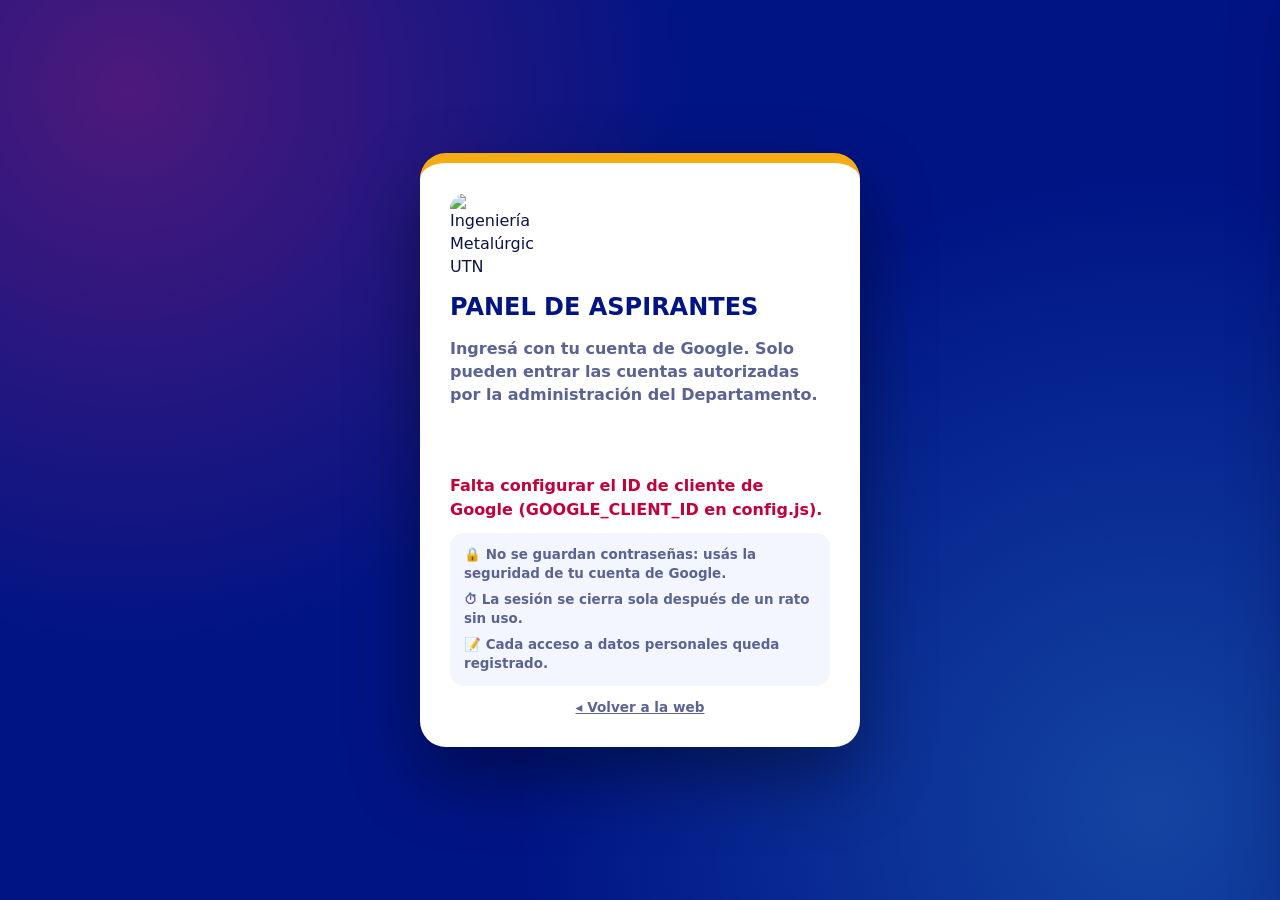
==== admin.html @ 9fd419b0 "Web v2: postas, videos, fotos nuevas, panel con Google y roles" ====
<!doctype html>
<html lang="es">
<head>
<meta charset="utf-8">
<meta name="viewport" content="width=device-width, initial-scale=1">
<meta name="robots" content="noindex, nofollow">
<meta name="referrer" content="no-referrer">
<meta http-equiv="Content-Security-Policy" content="default-src 'self'; script-src 'self' https://accounts.google.com/gsi/client; style-src 'self' 'unsafe-inline' https://fonts.googleapis.com https://accounts.google.com/gsi/style; font-src https://fonts.gstatic.com; img-src 'self' data: https://*.googleusercontent.com; frame-src https://accounts.google.com/gsi/; connect-src https://script.google.com https://script.googleusercontent.com https://accounts.google.com/gsi/; base-uri 'self'; form-action 'none'">
<title>Panel de aspirantes · Ingeniería Metalúrgica UTN FRC</title>
<meta name="theme-color" content="#001484">
<link rel="icon" href="assets/img/logo-redondo.png">
<link rel="preconnect" href="https://fonts.googleapis.com">
<link rel="preconnect" href="https://fonts.gstatic.com" crossorigin>
<link href="https://fonts.googleapis.com/css2?family=Montserrat:wght@500;600;700;800;900&display=swap" rel="stylesheet">
<link rel="stylesheet" href="assets/css/admin.css">
</head>
<body>

<!-- ============ INGRESO ============ -->
<section id="login" class="login">
  <div class="login-card">
    <img src="assets/img/logo.jpg" alt="Ingeniería Metalúrgica UTN">
    <h1>Panel de aspirantes</h1>
    <p>Ingresá con tu cuenta de Google. Solo pueden entrar las cuentas autorizadas por la administración del Departamento.</p>
    <div id="gbtn" class="gbtn"></div>
    <p class="lerr" id="lErr" role="alert"></p>
    <ul class="sec-list">
      <li>🔒 No se guardan contraseñas: usás la seguridad de tu cuenta de Google.</li>
      <li>⏱ La sesión se cierra sola después de un rato sin uso.</li>
      <li>📝 Cada acceso a datos personales queda registrado.</li>
    </ul>
    <a href="index.html" class="back">◂ Volver a la web</a>
  </div>
</section>

<!-- ============ PANEL ============ -->
<div id="app" hidden>
  <header class="top">
    <div class="top-in">
      <img src="assets/img/logo-redondo.png" alt="">
      <div class="ttl">Panel de aspirantes<span>Ingeniería Metalúrgica · UTN FRC</span></div>
      <nav class="tabs" id="tabs" role="tablist">
        <button class="tab on" data-tab="seg" role="tab">Seguimiento</button>
        <button class="tab adm" data-tab="usr" role="tab">Usuarios</button>
        <button class="tab adm" data-tab="aud" role="tab">Auditoría</button>
      </nav>
      <div class="sp"></div>
      <span class="who" id="who"></span>
      <button class="btn btn-ghost" id="bRefresh" title="Actualizar">↻</button>
      <button class="btn btn-ghost adm" id="bCsv">⬇ Exportar</button>
      <button class="btn btn-ghost" id="bOut">Salir</button>
    </div>
  </header>

  <!-- SEGUIMIENTO -->
  <main class="main" id="tab-seg">
    <section class="stages" id="stages"></section>

    <section class="today">
      <div class="today-head">
        <h2>Para hoy</h2>
        <details class="rule"><summary>¿Cuándo un seguimiento está vencido?</summary>
          <p id="ruleTxt"></p>
        </details>
      </div>
      <div id="agenda" class="agenda"></div>
    </section>

    <section class="panel list">
      <div class="filters">
        <input id="q" type="search" placeholder="Buscar por nombre, DNI, email, colegio, localidad…">
        <select id="fTipo"><option value="">Preinscripciones y consultas</option><option>Preinscripción</option><option>Consulta</option></select>
        <select id="fSit"><option value="">Todas las situaciones</option></select>
        <label class="tog"><input type="checkbox" id="fPend"> Solo pendientes</label>
      </div>
      <div class="table-wrap">
        <table class="tbl">
          <thead><tr>
            <th data-sort="Apellidos">Persona</th><th>Contacto</th><th data-sort="Estado">Condición</th><th data-sort="Situación">Situación</th>
            <th>Avance</th><th data-sort="_venc">Seguimiento</th><th data-sort="Fecha">Ingresó</th>
          </tr></thead>
          <tbody id="tbody"></tbody>
        </table>
        <p class="empty" id="empty" hidden>No hay registros con esos filtros.</p>
      </div>
    </section>
  </main>

  <!-- USUARIOS -->
  <main class="main" id="tab-usr" hidden>
    <section class="panel">
      <h2>Habilitar acceso</h2>
      <p class="hint">La persona entra con su cuenta de Google (Gmail o cuenta institucional de Google). Podés quitarle el acceso cuando quieras: se desconecta en el momento.</p>
      <div class="ufm">
        <label>Email<input id="uEmail" type="email" placeholder="nombre@gmail.com"></label>
        <label>Nombre<input id="uNombre" placeholder="Nombre y apellido"></label>
        <label>Rol
          <select id="uRol">
            <option value="editor">Editor/a — ve y hace seguimiento</option>
            <option value="lector">Lector/a — solo consulta, sin datos personales</option>
            <option value="admin">Administrador/a — todo, incluso usuarios y borrar</option>
          </select>
        </label>
        <button class="btn btn-pink" id="uSave">Habilitar</button>
      </div>
      <p class="uerr" id="uErr"></p>
    </section>
    <section class="panel">
      <h2>Personas con acceso</h2>
      <div class="table-wrap"><table class="tbl"><thead><tr><th>Persona</th><th>Rol</th><th>Estado</th><th>Último acceso</th><th></th></tr></thead><tbody id="uBody"></tbody></table></div>
    </section>
  </main>

  <!-- AUDITORÍA -->
  <main class="main" id="tab-aud" hidden>
    <section class="panel">
      <h2>Registro de actividad</h2>
      <p class="hint">Últimos 300 movimientos: ingresos, accesos a datos personales, ediciones, bajas, exportaciones y eliminaciones.</p>
      <div class="table-wrap"><table class="tbl"><thead><tr><th>Fecha</th><th>Usuario</th><th>Acción</th><th>Registro</th><th>Detalle</th></tr></thead><tbody id="aBody"></tbody></table></div>
    </section>
  </main>
</div>

<!-- ============ FICHA ============ -->
<div class="scrim" id="scrim" hidden></div>
<aside class="drawer" id="drawer" aria-hidden="true">
  <div class="d-head">
    <div>
      <p class="d-id" id="dId"></p>
      <h2 id="dName"></h2>
      <p class="d-meta" id="dMeta"></p>
    </div>
    <button class="x" id="dClose" aria-label="Cerrar">✕</button>
  </div>
  <div class="d-quick" id="dQuick"></div>
  <div class="d-body" id="dBody">
    <section class="d-cond">
      <div class="pipe" id="dPipe"></div>
      <p class="pipe-hint" id="dPipeHint"></p>
      <label>Situación<select id="dSit"></select></label>
      <div class="baja-info" id="dBajaInfo" hidden></div>
    </section>

    <details class="stage" data-st="1"><summary><span class="st-n">1</span>Contacto<em id="st1"></em></summary><div class="st-b" id="stb1"></div></details>
    <details class="stage" data-st="2"><summary><span class="st-n">2</span>Ingreso (cursillo)<em id="st2"></em></summary><div class="st-b" id="stb2"></div></details>
    <details class="stage" data-st="3"><summary><span class="st-n">3</span>Para ser estudiante<em id="st3"></em></summary><div class="st-b" id="stb3"></div></details>

    <details class="stage" data-st="seg" open><summary><span class="st-n">✎</span>Seguimiento<em id="stLog"></em></summary>
      <div class="st-b">
        <div class="acts" id="dActs"></div>
        <textarea id="lDet" rows="2" placeholder="¿Qué pasó? Ej.: le escribí por WhatsApp, quedó en venir al pre-cursillo."></textarea>
        <div class="grid2">
          <label>Próximo contacto<input id="lProx" type="date"></label>
          <div class="end"><button class="btn btn-navy" id="lSave">Registrar</button></div>
        </div>
        <ol class="timeline" id="dLog"></ol>
      </div>
    </details>

    <details class="stage" data-st="obs"><summary><span class="st-n">i</span>Notas y próximos pasos</summary>
      <div class="st-b">
        <label>Próximo contacto<input id="dProx" type="date"></label>
        <label>Observaciones<textarea id="dObs" rows="3"></textarea></label>
      </div>
    </details>

    <details class="stage" data-st="datos" id="dDatosBox"><summary><span class="st-n">👤</span>Datos personales</summary>
      <div class="st-b"><p class="hint" id="dDatosMsg">Se cargan al abrir esta sección (queda registrado).</p><div class="grid2" id="dData"></div></div>
    </details>

    <div class="d-danger">
      <button class="btn btn-ghost-dark" id="dBaja">Dar de baja…</button>
      <button class="btn btn-danger adm" id="dDel">Eliminar registro</button>
    </div>
  </div>
  <div class="d-foot"><span id="dDirty"></span><button class="btn btn-pink" id="dSave">Guardar cambios</button></div>
</aside>

<!-- Baja -->
<div class="modal" id="mBaja"><div class="mbox">
  <h3>Dar de baja</h3>
  <p id="mBajaName"></p>
  <label>Motivo<select id="bMot"></select></label>
  <label>Detalle (opcional)<textarea id="bDet" rows="3" placeholder="Ej.: consiguió trabajo en horario nocturno"></textarea></label>
  <label class="tog"><input type="checkbox" id="bMail"> Enviarle un email para que nos cuente el motivo con 1 clic</label>
  <p class="merr" id="bErr"></p>
  <div class="macts"><button class="btn btn-ghost-dark" id="bNo">Cancelar</button><button class="btn btn-pink" id="bOk">Confirmar baja</button></div>
</div></div>

<!-- Eliminar -->
<div class="modal" id="mDel"><div class="mbox">
  <h3>Eliminar registro</h3>
  <p>Se quita de la lista y de su historial de seguimiento. Queda una copia en la hoja <b>Papelera</b> por seguridad.</p>
  <p class="big" id="mDelName"></p>
  <label>Escribí <b>ELIMINAR</b> para confirmar<input id="delTxt" autocomplete="off"></label>
  <p class="merr" id="delErr"></p>
  <div class="macts"><button class="btn btn-ghost-dark" id="delNo">Cancelar</button><button class="btn btn-danger" id="delOk">Eliminar</button></div>
</div></div>

<div class="toast" id="toast"></div>

<script src="https://accounts.google.com/gsi/client" async defer></script>
<script src="assets/js/config.js"></script>
<script src="assets/js/admin.js"></script>
</body>
</html>
---- assets/css/admin.css ----
/* Panel de aspirantes · Ingeniería Metalúrgica UTN FRC · v2 */
:root{
  --navy:#001484; --navy-3:#000D5C; --pink:#FF2566; --amber:#F5AB12; --cyan:#4ED6FF; --violet:#9D8BFF; --green:#12B76A;
  --c-cons:#0091B5; --c-ing:#C27E00; --c-est:#0E9E5C; --c-baja:#6B7394;
  --ink:#0B1446; --muted:#5A6394; --light:#F4F6FF; --line:#E3E7FA; --red:#C4003A;
}
*{box-sizing:border-box;margin:0;padding:0}
[hidden]{display:none!important}
body{font-family:Montserrat,system-ui,sans-serif;background:var(--light);color:var(--ink);-webkit-font-smoothing:antialiased;line-height:1.45}
button,input,select,textarea{font:inherit}
button{cursor:pointer}
.btn{display:inline-flex;align-items:center;justify-content:center;gap:6px;border:0;border-radius:12px;padding:10px 14px;font-weight:800;font-size:.88rem;text-decoration:none;transition:transform .12s,background .2s}
.btn:hover{transform:translateY(-1px)}
.btn:disabled{opacity:.5;cursor:default;transform:none}
.btn-pink{background:var(--pink);color:#fff}
.btn-navy{background:var(--navy);color:#fff}
.btn-ghost{background:rgba(255,255,255,.12);color:#fff}
.btn-ghost-dark{background:var(--light);color:var(--navy);border:2px solid var(--line)}
.btn-danger{background:#fff;color:var(--red);border:2px solid #F5B8C8}
.btn-danger:hover{background:#FFF0F4}
input,select,textarea{width:100%;border:2px solid var(--line);border-radius:10px;padding:9px 11px;font-weight:600;color:var(--ink);background:#fff;font-size:.93rem}
input:focus,select:focus,textarea:focus{outline:none;border-color:var(--cyan);box-shadow:0 0 0 3px rgba(78,214,255,.25)}
input:disabled,select:disabled,textarea:disabled{background:var(--light);color:var(--muted)}
label{display:block;font-weight:800;font-size:.74rem;color:var(--muted);text-transform:uppercase;letter-spacing:.04em;margin-top:8px}
label input,label select,label textarea{margin-top:4px;text-transform:none;letter-spacing:0}
.hint{color:var(--muted);font-weight:600;font-size:.86rem}
h2{font-weight:900;text-transform:uppercase;color:var(--navy);font-size:.95rem;letter-spacing:.02em}

/* Login */
.login{min-height:100vh;display:grid;place-items:center;padding:20px;background:radial-gradient(circle at 10% 10%,rgba(255,37,102,.3),transparent 40%),radial-gradient(circle at 90% 90%,rgba(78,214,255,.25),transparent 45%),var(--navy)}
.login-card{background:#fff;border-radius:26px;padding:30px;width:100%;max-width:440px;display:grid;gap:12px;box-shadow:0 30px 70px rgba(0,0,0,.4);border-top:10px solid var(--amber)}
.login-card img{width:84px;border-radius:16px}
.login-card h1{font-weight:900;color:var(--navy);text-transform:uppercase;font-size:1.5rem}
.login-card p{color:var(--muted);font-weight:600}
.gbtn{min-height:44px;display:flex;justify-content:center}
.lerr{color:var(--red)!important;font-weight:800!important;min-height:1.2em}
.sec-list{list-style:none;display:grid;gap:6px;background:var(--light);border-radius:14px;padding:12px 14px;font-weight:600;font-size:.84rem;color:var(--muted)}
.back{color:var(--muted);font-weight:700;font-size:.85rem;text-align:center}

/* Barra superior */
.top{position:sticky;top:0;z-index:20;background:var(--navy);color:#fff}
.top::before{content:"";display:block;height:6px;background:linear-gradient(90deg,var(--pink) 0 33.3%,var(--amber) 33.3% 66.6%,var(--cyan) 66.6%)}
.top-in{max-width:1500px;margin:0 auto;padding:8px 20px;display:flex;align-items:center;gap:10px;flex-wrap:wrap}
.top img{width:40px;height:40px;border-radius:50%}
.ttl{font-weight:900;text-transform:uppercase;line-height:1.1;font-size:.92rem}
.ttl span{display:block;font-size:.66rem;color:var(--cyan);letter-spacing:.08em}
.tabs{display:flex;gap:4px;margin-left:14px}
.tab{background:transparent;border:0;color:#C9D1FF;font-weight:800;font-size:.86rem;padding:9px 12px;border-radius:10px}
.tab.on{background:#fff;color:var(--navy)}
.tab:not(.on):hover{background:rgba(255,255,255,.1);color:#fff}
.sp{flex:1}
.who{font-size:.76rem;font-weight:700;color:#C9D1FF;text-align:right;line-height:1.2}
.who b{display:block;color:#fff}
.main{max-width:1500px;margin:0 auto;padding:18px 20px 60px;display:grid;gap:16px}
.panel{background:#fff;border-radius:20px;padding:18px;box-shadow:0 8px 24px rgba(0,20,132,.07);min-width:0}
.panel h2{margin-bottom:10px}

/* Etapas (filtros principales) */
.stages{display:grid;grid-template-columns:repeat(5,1fr);gap:10px}
.stg{position:relative;text-align:left;background:#fff;border:2px solid transparent;border-radius:18px;padding:14px 16px 12px;box-shadow:0 8px 24px rgba(0,20,132,.07);transition:border-color .2s,transform .15s}
.stg:hover{transform:translateY(-2px)}
.stg.on{border-color:var(--c)}
.stg::before{content:"";position:absolute;left:16px;right:16px;top:0;height:5px;border-radius:0 0 6px 6px;background:var(--c)}
.stg span{display:block;font-weight:800;font-size:.72rem;text-transform:uppercase;letter-spacing:.06em;color:var(--muted)}
.stg b{display:block;font-size:2rem;font-weight:900;color:var(--navy);line-height:1.1;font-variant-numeric:tabular-nums}
.stg small{display:block;font-weight:700;font-size:.74rem;color:var(--muted)}
.stg .arrow{position:absolute;right:-9px;top:50%;transform:translateY(-50%);z-index:1;color:var(--line);font-size:1.1rem;font-weight:900}

/* Para hoy */
.today{background:#fff;border-radius:20px;padding:16px 18px;box-shadow:0 8px 24px rgba(0,20,132,.07)}
.today-head{display:flex;align-items:center;justify-content:space-between;gap:10px;flex-wrap:wrap;margin-bottom:10px}
.rule summary{cursor:pointer;font-weight:800;font-size:.8rem;color:var(--navy);list-style:none}
.rule summary::before{content:"ⓘ ";color:var(--c-cons)}
.rule p{margin-top:8px;background:var(--light);border-radius:12px;padding:10px 12px;font-weight:600;font-size:.84rem;color:var(--muted);max-width:640px}
.agenda{display:grid;grid-template-columns:repeat(auto-fill,minmax(260px,1fr));gap:8px;max-height:236px;overflow:auto}
.ag{display:flex;align-items:center;gap:10px;border:2px solid var(--line);border-radius:12px;padding:8px 10px;cursor:pointer;background:#fff;text-align:left;width:100%}
.ag:hover{border-color:var(--navy)}
.ag .d{flex:none;font-weight:900;font-size:.68rem;padding:4px 7px;border-radius:8px;text-transform:uppercase;white-space:nowrap}
.d.late{background:#FFE3EA;color:var(--red)}.d.today{background:#FFF3D6;color:#7A4E00}.d.new{background:#E6F9FF;color:#00607A}
.ag b{font-size:.86rem;display:block}
.ag small{display:block;color:var(--muted);font-weight:600;font-size:.74rem}
.none{color:var(--muted);font-weight:600;font-size:.9rem}

/* Listado */
.filters{display:grid;grid-template-columns:2fr 1fr 1fr auto;gap:10px;align-items:center;margin-bottom:10px}
.tog{display:flex;gap:8px;align-items:center;text-transform:none;font-size:.85rem;color:var(--navy);white-space:nowrap;letter-spacing:0;margin:0}
.tog input{width:18px;height:18px;margin:0;accent-color:var(--pink);flex:none}
.table-wrap{overflow-x:auto}
.tbl{width:100%;border-collapse:collapse;font-size:.88rem}
.tbl th{text-align:left;font-size:.7rem;text-transform:uppercase;letter-spacing:.06em;color:var(--muted);padding:10px;border-bottom:2px solid var(--line);white-space:nowrap}
.tbl th[data-sort]{cursor:pointer}
.tbl th[data-sort]:hover{color:var(--navy)}
.tbl td{padding:10px;border-bottom:1px solid var(--line);vertical-align:middle}
#tbody tr{cursor:pointer;transition:background .15s}
#tbody tr:hover{background:var(--light)}
.p-name{font-weight:800;color:var(--navy)}
.p-sub{font-size:.75rem;color:var(--muted);font-weight:600}
.badge{display:inline-block;border-radius:99px;padding:4px 10px;font-weight:800;font-size:.74rem;white-space:nowrap}
.b-Consultante{background:#E6F9FF;color:#00607A}.b-Ingresante{background:#FFF3D6;color:#7A4E00}
.b-Estudiante{background:#DDF6E8;color:#0B6B3D}.b-Baja{background:#EEF0F7;color:#4A5275}
.tipo{font-size:.68rem;font-weight:800;color:var(--pink);text-transform:uppercase}
.mini{display:flex;align-items:center;gap:8px;min-width:110px}
.mini .bt{flex:1;height:8px;border-radius:99px;background:var(--light);overflow:hidden}
.mini .bt div{height:100%;border-radius:99px;background:var(--c)}
.mini span{font-weight:800;font-size:.74rem;color:var(--muted)}
.late-t{color:var(--red);font-weight:800}.today-t{color:#7A4E00;font-weight:800}.ok-t{color:var(--muted);font-weight:600}
.ic{display:inline-grid;place-items:center;width:30px;height:30px;border-radius:8px;background:var(--light);text-decoration:none;margin-right:4px;font-size:.9rem}
.ic:hover{background:var(--line)}
.empty{padding:30px;text-align:center;color:var(--muted);font-weight:700}

/* Usuarios */
.ufm{display:grid;grid-template-columns:1.3fr 1.2fr 1.6fr auto;gap:10px;align-items:end}
.uerr{color:var(--red);font-weight:800;margin-top:8px;min-height:1.2em}
.role{display:inline-block;font-weight:800;font-size:.74rem;border-radius:99px;padding:4px 10px;background:var(--light);color:var(--navy)}
.role.admin{background:#FFE3EA;color:var(--red)}.role.editor{background:#FFF3D6;color:#7A4E00}

/* Ficha */
.scrim{position:fixed;inset:0;background:rgba(0,8,50,.45);z-index:40}
.drawer{position:fixed;top:0;right:0;bottom:0;width:min(640px,100%);background:#fff;z-index:50;transform:translateX(105%);transition:transform .3s cubic-bezier(.2,.8,.2,1);display:flex;flex-direction:column;box-shadow:-20px 0 60px rgba(0,8,50,.3)}
.drawer.on{transform:none}
.d-head{background:var(--navy);color:#fff;padding:16px 20px;display:flex;justify-content:space-between;gap:12px}
.d-id{font-size:.7rem;font-weight:800;color:var(--cyan);letter-spacing:.08em}
.d-head h2{color:#fff;font-size:1.3rem;line-height:1.15}
.d-meta{font-size:.8rem;color:#C9D1FF;font-weight:600;margin-top:2px}
.x{background:rgba(255,255,255,.14);border:0;color:#fff;width:38px;height:38px;border-radius:10px;font-size:1rem;flex:none}
.d-quick{display:flex;gap:8px;padding:10px 20px;background:var(--navy-3);flex-wrap:wrap}
.d-quick a{flex:1;min-width:110px;text-align:center;text-decoration:none;font-weight:800;font-size:.82rem;padding:9px;border-radius:10px;color:#fff}
.q-wa{background:#1DA851}.q-tel{background:#5A49D6}.q-mail{background:#C8154D}
.d-body{overflow:auto;padding:14px 20px 20px;flex:1;min-height:0}
.d-body > * + *{margin-top:10px}
.d-cond{border:2px solid var(--line);border-radius:16px;padding:12px}
.pipe{display:grid;grid-template-columns:repeat(4,1fr);gap:6px}
.pipe button{border:2px solid var(--line);background:#fff;border-radius:12px;padding:9px 4px;font-weight:800;font-size:.78rem;color:var(--muted)}
.pipe button.on{color:#fff;border-color:transparent}
.pipe button.on[data-e="Consultante"]{background:var(--c-cons)}.pipe button.on[data-e="Ingresante"]{background:var(--c-ing)}
.pipe button.on[data-e="Estudiante"]{background:var(--c-est)}.pipe button.on[data-e="Baja"]{background:var(--c-baja)}
.pipe button.lock::after{content:" 🔒";font-size:.7rem}
.pipe-hint{font-size:.8rem;font-weight:600;color:var(--muted);margin:8px 0 2px}
.baja-info{margin-top:10px;background:#F2F3F8;border-left:4px solid var(--c-baja);border-radius:10px;padding:10px 12px;font-size:.85rem;font-weight:600}
.baja-info b{color:var(--navy)}
.stage{border:2px solid var(--line);border-radius:16px;overflow:hidden}
.stage[open]{border-color:#C9D1FF}
.stage summary{list-style:none;cursor:pointer;display:flex;align-items:center;gap:10px;padding:11px 14px;font-weight:900;color:var(--navy);text-transform:uppercase;font-size:.84rem}
.stage summary::-webkit-details-marker{display:none}
.stage summary::after{content:"▾";margin-left:6px;color:var(--muted);transition:transform .2s}
.stage[open] summary::after{transform:rotate(180deg)}
.stage summary em{margin-left:auto;font-style:normal;font-size:.72rem;font-weight:800;color:var(--muted);text-transform:none}
.stage summary em.done{color:var(--c-est)}
.st-n{width:26px;height:26px;border-radius:8px;background:var(--light);display:grid;place-items:center;font-size:.8rem;flex:none}
.stage.cur .st-n{background:var(--amber);color:var(--navy)}
.st-b{padding:0 14px 14px}
.req{display:flex;align-items:center;gap:10px;padding:8px 10px;border-radius:10px;border:2px solid var(--line);margin:6px 0 0;cursor:pointer;font-weight:700;font-size:.88rem;text-transform:none;letter-spacing:0;color:var(--ink)}
.req input[type=checkbox]{width:20px;height:20px;margin:0;accent-color:var(--c-est);flex:none}
.req.ok{background:#EFFBF4;border-color:#BDEBD1}
.req .nota{width:72px;margin:0 0 0 auto;padding:5px 8px;font-size:.85rem}
.req .opt{margin-left:auto;font-size:.66rem;color:var(--muted);font-weight:800;text-transform:uppercase}
.grid2{display:grid;grid-template-columns:1fr 1fr;gap:10px}
.end{display:flex;align-items:flex-end;justify-content:flex-end}
.acts{display:flex;gap:6px;flex-wrap:wrap;margin:4px 0 8px}
.acts button{border:2px solid var(--line);background:#fff;border-radius:99px;padding:5px 11px;font-weight:800;font-size:.78rem;color:var(--muted)}
.acts button.on{background:var(--navy);color:#fff;border-color:var(--navy)}
.timeline{list-style:none;margin-top:12px;display:grid;gap:8px}
.timeline li{border-left:4px solid var(--c,var(--cyan));padding:6px 10px;background:var(--light);border-radius:0 10px 10px 0}
.timeline b{font-size:.84rem;color:var(--navy)}
.timeline small{display:block;font-size:.7rem;color:var(--muted);font-weight:700}
.timeline p{font-size:.87rem;font-weight:500;white-space:pre-wrap}
.d-danger{display:flex;gap:8px;justify-content:space-between;flex-wrap:wrap;padding-top:4px}
.d-foot{display:flex;justify-content:flex-end;align-items:center;gap:10px;padding:12px 20px;border-top:2px solid var(--line);background:#fff}
#dDirty{font-size:.78rem;font-weight:800;color:var(--red)}
.ro .d-foot,.ro .d-danger,.ro #lSave,.ro .acts{display:none}

/* Modales */
.modal{position:fixed;inset:0;background:rgba(0,8,50,.6);display:none;place-items:center;z-index:80;padding:16px}
.modal.on{display:grid}
.mbox{background:#fff;border-radius:22px;padding:22px;max-width:460px;width:100%;box-shadow:0 30px 70px rgba(0,0,0,.35)}
.mbox h3{font-weight:900;color:var(--navy);text-transform:uppercase}
.mbox p{color:var(--muted);font-weight:600;margin-top:6px}
.mbox .big{background:var(--light);border-radius:12px;padding:10px 12px;color:var(--navy);font-weight:800}
.mbox .tog{margin-top:12px}
.merr{color:var(--red)!important;font-weight:800!important;min-height:1.2em}
.macts{display:flex;gap:10px;justify-content:flex-end;margin-top:12px}

.toast{position:fixed;left:50%;bottom:20px;transform:translateX(-50%) translateY(120px);background:var(--ink);color:#fff;padding:12px 18px;border-radius:12px;font-weight:700;z-index:90;transition:transform .3s;max-width:92vw;text-align:center}
.toast.on{transform:translateX(-50%) translateY(0)}

@media (max-width:1100px){ .stages{grid-template-columns:repeat(3,1fr)} .filters{grid-template-columns:1fr 1fr} .ufm{grid-template-columns:1fr 1fr} .stg .arrow{display:none} }
@media (max-width:700px){
  .stages{grid-template-columns:1fr 1fr}
  .filters,.grid2,.ufm{grid-template-columns:1fr}
  #tbody,.tbl thead{display:block}
  .tbl thead{display:none}
  #tbody tr,#tbody td{display:block;width:100%}
  #tbody tr{border:2px solid var(--line);border-radius:14px;margin-bottom:10px;padding:6px}
  #tbody td{border:0;padding:4px 8px}
  .pipe{grid-template-columns:1fr 1fr}
  .tabs{order:5;width:100%;margin-left:0}
  .who{display:none}
}
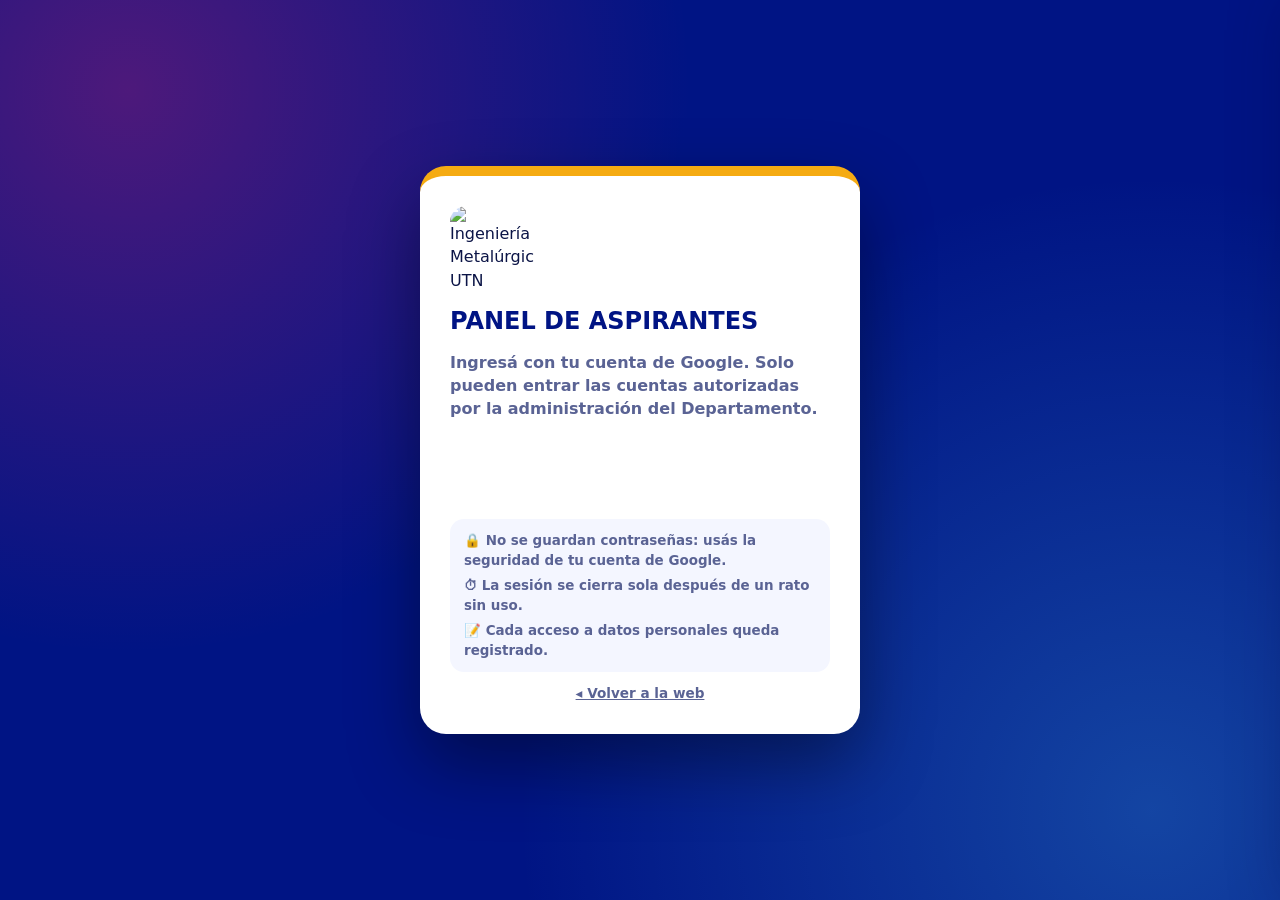
==== commit 311b45bc: "v3: Mi ingreso, documentacion, mensajes y difusion" ====
--- a/admin.html
+++ b/admin.html
@@ -46,6 +46,7 @@
       </nav>
       <div class="sp"></div>
       <span class="who" id="who"></span>
+      <button class="btn btn-ghost inbox" id="bInbox" title="Mensajes sin leer">💬 <i id="inboxN">0</i></button>
       <button class="btn btn-ghost" id="bRefresh" title="Actualizar">↻</button>
       <button class="btn btn-ghost adm" id="bCsv">⬇ Exportar</button>
       <button class="btn btn-ghost" id="bOut">Salir</button>
@@ -71,8 +72,17 @@
         <input id="q" type="search" placeholder="Buscar por nombre, DNI, email, colegio, localidad…">
         <select id="fTipo"><option value="">Preinscripciones y consultas</option><option>Preinscripción</option><option>Consulta</option></select>
         <select id="fSit"><option value="">Todas las situaciones</option></select>
+        <select id="fDoc">
+          <option value="">Documentación: todas</option>
+          <option value="falta">Les falta documentación</option>
+          <option value="obs">Con documentos observados</option>
+          <option value="rev">Tienen documentos para revisar</option>
+          <option value="ok">Documentación completa</option>
+        </select>
         <label class="tog"><input type="checkbox" id="fPend"> Solo pendientes</label>
-      </div>
+        <label class="tog"><input type="checkbox" id="fMsg"> Mensajes sin leer</label>
+      </div>
+      <div class="bulk" id="bulk"><span id="bulkTxt"></span><button class="btn btn-pink ed" id="bDif">📣 Enviar mensaje a estos <b id="difN">0</b></button></div>
       <div class="table-wrap">
         <table class="tbl">
           <thead><tr>
@@ -145,6 +155,18 @@
     <details class="stage" data-st="2"><summary><span class="st-n">2</span>Ingreso (cursillo)<em id="st2"></em></summary><div class="st-b" id="stb2"></div></details>
     <details class="stage" data-st="3"><summary><span class="st-n">3</span>Para ser estudiante<em id="st3"></em></summary><div class="st-b" id="stb3"></div></details>
 
+    <details class="stage" data-st="doc" id="dDocBox"><summary><span class="st-n">📄</span>Documentación<em id="stDoc"></em></summary><div class="st-b" id="stbDoc"><p class="hint">Cargando…</p></div></details>
+
+    <details class="stage" data-st="msg" id="dMsgBox"><summary><span class="st-n">💬</span>Mensajes<em id="stMsg"></em></summary>
+      <div class="st-b">
+        <div class="thread" id="mThread"><p class="hint">Cargando…</p></div>
+        <div class="ed">
+          <textarea id="mTxt" rows="2" placeholder="Respondé al aspirante… (lo ve en Mi ingreso)"></textarea>
+          <div class="msend"><label class="tog"><input type="checkbox" id="mMail" checked> Avisarle por email</label><button class="btn btn-navy" id="mSend">Enviar</button></div>
+        </div>
+      </div>
+    </details>
+
     <details class="stage" data-st="seg" open><summary><span class="st-n">✎</span>Seguimiento<em id="stLog"></em></summary>
       <div class="st-b">
         <div class="acts" id="dActs"></div>
@@ -197,6 +219,31 @@
   <div class="macts"><button class="btn btn-ghost-dark" id="delNo">Cancelar</button><button class="btn btn-danger" id="delOk">Eliminar</button></div>
 </div></div>
 
+<!-- Difusión -->
+<div class="modal" id="mDif"><div class="mbox wide">
+  <h3>📣 Mensaje a <span id="difTit"></span></h3>
+  <div id="difForm">
+    <details class="dests"><summary id="difDest"></summary><p id="difList"></p></details>
+    <label>Plantilla<select id="difTpl"></select></label>
+    <label>Asunto (email)<input id="difAs" maxlength="150"></label>
+    <label>Mensaje<textarea id="difTxt" rows="6" maxlength="3000"></textarea></label>
+    <p class="vars">Variables: <button data-v="{nombre}">{nombre}</button> <button data-v="{documentos}">{documentos}</button> <button data-v="{pasos}">{pasos}</button> — se completan con los datos de cada persona.</p>
+    <div class="chans">
+      <label class="tog"><input type="checkbox" id="cPortal" checked> Mi ingreso (mensaje en su portal)</label>
+      <label class="tog"><input type="checkbox" id="cEmail" checked> Email automático <small id="cuotaTxt"></small></label>
+      <label class="tog"><input type="checkbox" id="cWa"> WhatsApp (te armo un botón por persona)</label>
+    </div>
+    <div class="prev"><b>Vista previa · <span id="prevN"></span></b><p id="prevTxt"></p></div>
+    <p class="merr" id="difErr"></p>
+    <div class="macts"><button class="btn btn-ghost-dark" id="difNo">Cancelar</button><button class="btn btn-pink" id="difOk">Enviar</button></div>
+  </div>
+  <div id="difRes" hidden>
+    <p class="big" id="difResTxt"></p>
+    <div id="waList" class="walist"></div>
+    <div class="macts"><button class="btn btn-navy" id="difFin">Listo</button></div>
+  </div>
+</div></div>
+
 <div class="toast" id="toast"></div>
 
 <script src="https://accounts.google.com/gsi/client" async defer></script>
--- a/assets/css/admin.css
+++ b/assets/css/admin.css
@@ -1,4 +1,4 @@
-/* Panel de aspirantes · Ingeniería Metalúrgica UTN FRC · v2 */
+/* Panel de aspirantes · Ingeniería Metalúrgica UTN FRC · v3 */
 :root{
   --navy:#001484; --navy-3:#000D5C; --pink:#FF2566; --amber:#F5AB12; --cyan:#4ED6FF; --violet:#9D8BFF; --green:#12B76A;
   --c-cons:#0091B5; --c-ing:#C27E00; --c-est:#0E9E5C; --c-baja:#6B7394;
@@ -82,7 +82,7 @@
 .none{color:var(--muted);font-weight:600;font-size:.9rem}
 
 /* Listado */
-.filters{display:grid;grid-template-columns:2fr 1fr 1fr auto;gap:10px;align-items:center;margin-bottom:10px}
+.filters{display:grid;grid-template-columns:2fr 1fr 1fr 1.2fr auto auto;gap:10px;align-items:center;margin-bottom:10px}
 .tog{display:flex;gap:8px;align-items:center;text-transform:none;font-size:.85rem;color:var(--navy);white-space:nowrap;letter-spacing:0;margin:0}
 .tog input{width:18px;height:18px;margin:0;accent-color:var(--pink);flex:none}
 .table-wrap{overflow-x:auto}
@@ -183,6 +183,51 @@
 .toast{position:fixed;left:50%;bottom:20px;transform:translateX(-50%) translateY(120px);background:var(--ink);color:#fff;padding:12px 18px;border-radius:12px;font-weight:700;z-index:90;transition:transform .3s;max-width:92vw;text-align:center}
 .toast.on{transform:translateX(-50%) translateY(0)}
 
+
+/* v3 · documentación, mensajes y difusión */
+.inbox i{font-style:normal;background:rgba(255,255,255,.2);border-radius:99px;padding:0 7px;font-size:.75rem}
+.inbox.hot i{background:var(--pink)}
+.bulk{display:flex;align-items:center;justify-content:space-between;gap:10px;flex-wrap:wrap;background:var(--light);border-radius:14px;padding:8px 8px 8px 14px;margin-bottom:10px}
+.bulk span{font-weight:800;font-size:.84rem;color:var(--navy)}
+.chip-msg{display:inline-block;margin-left:6px;background:var(--pink);color:#fff;border-radius:99px;padding:1px 7px;font-size:.68rem;font-weight:800}
+.dchip{display:inline-block;margin-top:5px;border-radius:8px;padding:2px 7px;font-size:.68rem;font-weight:800;white-space:nowrap}
+.d-falta{background:#FFE3EA;color:var(--red)}.d-rev{background:#FFF3D6;color:#7A4E00}.d-ok{background:#DDF6E8;color:#0B6B3D}.d-obs{background:var(--red);color:#fff}
+.dv{border:2px solid var(--line);border-radius:12px;padding:10px;margin-top:8px}
+.dv.d-ok,.dv.d-falta,.dv.d-rev,.dv.d-obs{background:#fff;color:inherit}
+.dv.d-rev{border-color:#FFD48A}.dv.d-ok{border-color:#BDEBD1}.dv.d-obs{border-color:#F5B8C8}
+.dv-h{display:flex;justify-content:space-between;gap:8px;align-items:flex-start}
+.dv-h b{color:var(--navy);font-size:.9rem}.dv-h small{display:block;color:var(--muted);font-weight:600;font-size:.74rem}
+.dv-h .dchip{margin-top:0}
+.dv .opt{font-size:.62rem;font-weight:800;text-transform:uppercase;color:var(--muted);background:var(--light);border-radius:6px;padding:1px 6px}
+.dv-obs{margin-top:6px;font-size:.8rem;font-weight:700;color:var(--red)}
+.dv-a{display:flex;gap:6px;flex-wrap:wrap;margin-top:8px}
+.dv-a .btn{padding:7px 10px;font-size:.78rem}
+.dv-f{margin-top:8px}
+.btn-ok{background:var(--c-est);color:#fff}
+.btn-wa{background:#1DA851;color:#fff}
+.btn-wa.done{background:var(--light);color:var(--muted)}
+.thread{display:flex;flex-direction:column;gap:6px;max-height:300px;overflow:auto;background:var(--light);border-radius:12px;padding:10px;margin-bottom:8px}
+.bub{max-width:85%;border-radius:14px;padding:7px 10px}
+.bub p{white-space:pre-wrap;font-weight:600;font-size:.86rem}
+.bub small{display:block;font-size:.64rem;font-weight:700;opacity:.75;margin-top:2px}
+.bub.me{align-self:flex-end;background:var(--navy);color:#fff;border-bottom-right-radius:4px}
+.bub.them{align-self:flex-start;background:#fff;border:2px solid var(--line);border-bottom-left-radius:4px}
+.msend{display:flex;justify-content:space-between;align-items:center;gap:8px;margin-top:6px;flex-wrap:wrap}
+.msend .tog{margin:0}
+.mbox.wide{max-width:640px;max-height:92vh;overflow:auto}
+.dests summary{cursor:pointer;font-weight:800;font-size:.82rem;color:var(--navy);margin-top:6px}
+.dests p{font-size:.8rem;max-height:90px;overflow:auto}
+.vars{font-size:.76rem!important}
+.vars button{border:0;background:var(--light);color:var(--navy);font-weight:800;border-radius:6px;padding:2px 6px;font-size:.74rem}
+.chans{display:grid;gap:6px;margin-top:10px;background:var(--light);border-radius:12px;padding:10px 12px}
+.chans .tog{margin:0}.chans small{color:var(--muted);font-weight:700}
+.prev{margin-top:10px;border:2px dashed var(--line);border-radius:12px;padding:10px 12px}
+.prev b{font-size:.74rem;text-transform:uppercase;color:var(--muted);letter-spacing:.04em}
+.prev p{white-space:pre-wrap;color:var(--ink)!important;font-size:.86rem}
+.walist{display:grid;gap:6px;margin-top:10px;max-height:46vh;overflow:auto}
+.wa{display:flex;align-items:center;justify-content:space-between;gap:8px;border:2px solid var(--line);border-radius:10px;padding:6px 6px 6px 10px;font-weight:700;font-size:.86rem}
+.ro .ed{display:none!important}
+
 @media (max-width:1100px){ .stages{grid-template-columns:repeat(3,1fr)} .filters{grid-template-columns:1fr 1fr} .ufm{grid-template-columns:1fr 1fr} .stg .arrow{display:none} }
 @media (max-width:700px){
   .stages{grid-template-columns:1fr 1fr}
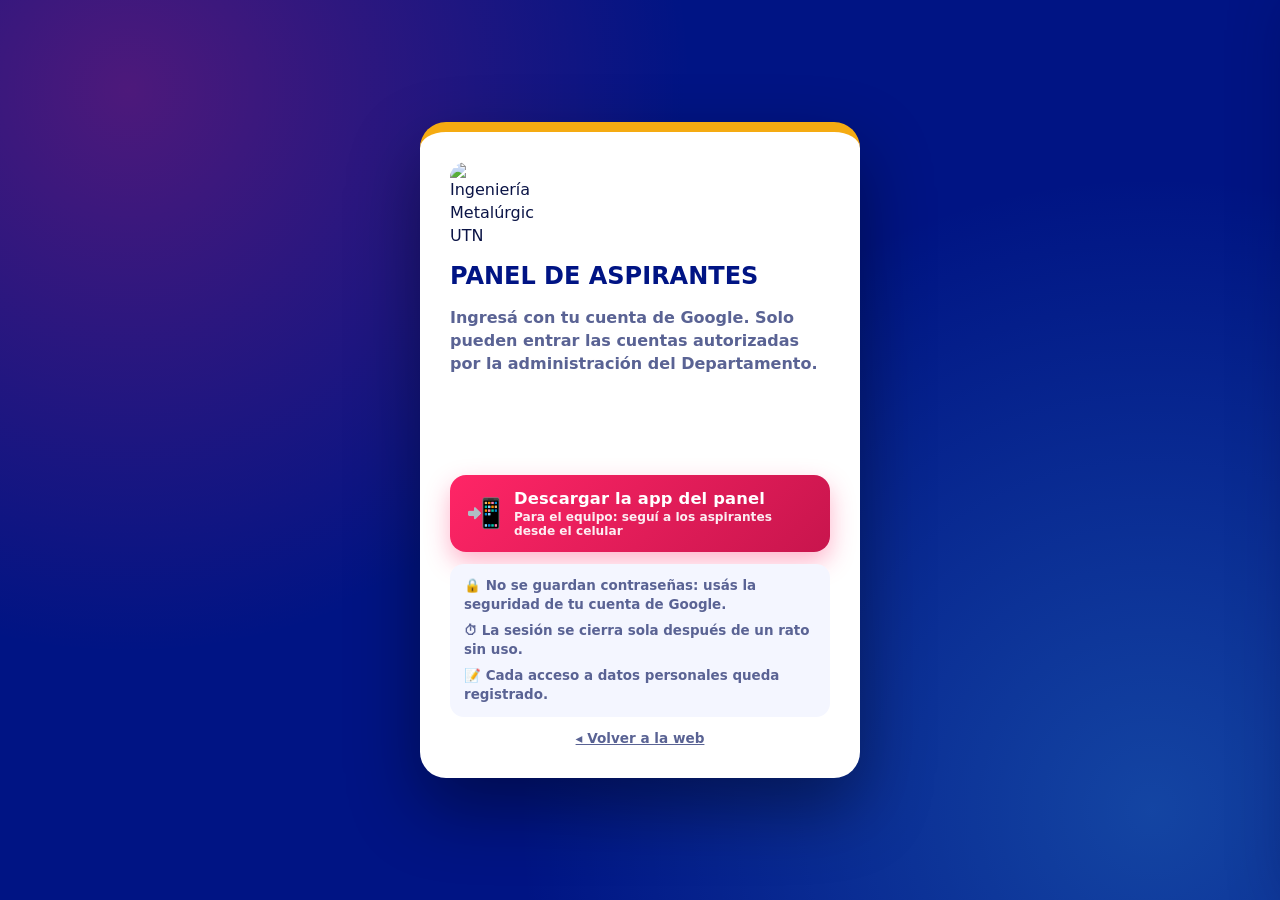
==== commit 1d03df16: "Botón de app más visible, enlace a la web principal y sin Guaraní" ====
--- a/admin.html
+++ b/admin.html
@@ -8,11 +8,18 @@
 <meta http-equiv="Content-Security-Policy" content="default-src 'self'; script-src 'self' https://accounts.google.com/gsi/client; style-src 'self' 'unsafe-inline' https://fonts.googleapis.com https://accounts.google.com/gsi/style; font-src https://fonts.gstatic.com; img-src 'self' data: https://*.googleusercontent.com; frame-src https://accounts.google.com/gsi/; connect-src https://script.google.com https://script.googleusercontent.com https://accounts.google.com/gsi/; base-uri 'self'; form-action 'none'">
 <title>Panel de aspirantes · Ingeniería Metalúrgica UTN FRC</title>
 <meta name="theme-color" content="#001484">
+<link rel="manifest" href="panel.webmanifest">
+<link rel="apple-touch-icon" href="assets/img/apple-touch-icon.png">
+<meta name="apple-mobile-web-app-capable" content="yes">
+<meta name="mobile-web-app-capable" content="yes">
+<meta name="apple-mobile-web-app-status-bar-style" content="black-translucent">
+<meta name="apple-mobile-web-app-title" content="Panel IM">
 <link rel="icon" href="assets/img/logo-redondo.png">
 <link rel="preconnect" href="https://fonts.googleapis.com">
 <link rel="preconnect" href="https://fonts.gstatic.com" crossorigin>
 <link href="https://fonts.googleapis.com/css2?family=Montserrat:wght@500;600;700;800;900&display=swap" rel="stylesheet">
 <link rel="stylesheet" href="assets/css/admin.css">
+<link rel="stylesheet" href="assets/css/app.css">
 </head>
 <body>
 
@@ -24,6 +31,7 @@
     <p>Ingresá con tu cuenta de Google. Solo pueden entrar las cuentas autorizadas por la administración del Departamento.</p>
     <div id="gbtn" class="gbtn"></div>
     <p class="lerr" id="lErr" role="alert"></p>
+    <button class="im-inst grande" data-instalar hidden><span class="im-ic">📲</span><span><b>Descargar la app del panel</b><small>Para el equipo: seguí a los aspirantes desde el celular</small></span></button>
     <ul class="sec-list">
       <li>🔒 No se guardan contraseñas: usás la seguridad de tu cuenta de Google.</li>
       <li>⏱ La sesión se cierra sola después de un rato sin uso.</li>
@@ -48,12 +56,20 @@
       <span class="who" id="who"></span>
       <button class="btn btn-ghost inbox" id="bInbox" title="Mensajes sin leer">💬 <i id="inboxN">0</i></button>
       <button class="btn btn-ghost" id="bRefresh" title="Actualizar">↻</button>
+      <a class="btn btn-ghost" href="index.html" title="Ir a la web de Ingeniería Metalúrgica">🌐 Web principal</a>
+      <button class="btn im-cab" data-instalar hidden title="Instalar el panel como app en el celular o la compu">📲 Instalar app</button>
       <button class="btn btn-ghost adm" id="bCsv">⬇ Exportar</button>
       <button class="btn btn-ghost" id="bOut">Salir</button>
     </div>
   </header>
 
   <!-- SEGUIMIENTO -->
+<div class="im-banner adm-w" data-instalar-banner hidden>
+  <img src="assets/img/icon-192.png" alt="" class="im-banner-ic">
+  <div class="im-banner-tx"><b>Descargá el panel como app</b><span>Seguí a los aspirantes desde el celular, con su propio ícono.</span></div>
+  <button class="im-banner-bt" data-instalar>📲 Instalar app</button>
+  <button class="im-banner-x" data-ocultar title="Ahora no" aria-label="Cerrar aviso">✕</button>
+</div>
   <main class="main" id="tab-seg">
     <section class="stages" id="stages"></section>
 
@@ -249,5 +265,6 @@
 <script src="https://accounts.google.com/gsi/client" async defer></script>
 <script src="assets/js/config.js"></script>
 <script src="assets/js/admin.js"></script>
+<script src="assets/js/app.js"></script>
 </body>
 </html>
--- a/assets/css/app.css
+++ b/assets/css/app.css
@@ -0,0 +1,42 @@
+/* Botón e instrucciones para instalar la app (Mi ingreso y panel) */
+.im-inst{display:inline-flex;align-items:center;justify-content:center;gap:8px;border:2px dashed currentColor;background:transparent;color:#001484;font:800 .86rem Montserrat,system-ui,sans-serif;padding:11px 14px;border-radius:14px;cursor:pointer;width:100%}
+.im-inst:hover{background:#F4F6FF}
+.im-inst.chico{width:auto;border:0;background:rgba(255,255,255,.14);color:#fff;padding:8px 12px;border-radius:10px;font-size:.8rem}
+.im-inst.claro{color:#fff;border-color:rgba(255,255,255,.6)}
+.im-inst.claro:hover{background:rgba(255,255,255,.1)}
+.im-sheet{position:fixed;inset:0;z-index:9999;background:rgba(0,13,92,.6);display:flex;align-items:flex-end;justify-content:center;padding:12px}
+.im-sheet[hidden]{display:none}
+.im-sheet>div{background:#fff;color:#0B1446;border-radius:22px;max-width:440px;width:100%;padding:22px 22px 18px;font-family:Montserrat,system-ui,sans-serif;box-shadow:0 20px 60px rgba(0,0,0,.4);border-top:8px solid #F5AB12}
+.im-sheet h3{font-weight:900;color:#001484;font-size:1.15rem;margin:0 0 4px;display:flex;align-items:center;gap:10px}
+.im-sheet h3 img{width:40px;height:40px;border-radius:10px}
+.im-sheet p{color:#5A6394;font-weight:600;font-size:.88rem;margin:6px 0 10px}
+.im-sheet ol{margin:0 0 14px 20px;display:grid;gap:8px;font-weight:600;font-size:.92rem;line-height:1.4}
+.im-sheet b{color:#001484}
+.im-sheet .k{display:inline-block;border:1px solid #E3E7FA;background:#F4F6FF;border-radius:6px;padding:0 6px;font-weight:800}
+.im-sheet button{width:100%;border:0;background:#FF2566;color:#fff;font:800 .95rem Montserrat,system-ui,sans-serif;padding:12px;border-radius:14px;cursor:pointer}
+@media (min-width:700px){.im-sheet{align-items:center}}
+
+/* ---- v2: botones de instalación bien visibles ---- */
+.im-inst.grande{border:0;background:linear-gradient(135deg,#FF2566,#C8154D);color:#fff;padding:14px 16px;border-radius:16px;justify-content:flex-start;gap:12px;text-align:left;box-shadow:0 10px 24px rgba(255,37,102,.35);animation:im-pulso 2.4s ease-in-out 3}
+.im-inst.grande:hover{filter:brightness(1.06);background:linear-gradient(135deg,#FF2566,#C8154D)}
+.im-inst.grande .im-ic{font-size:1.8rem;line-height:1}
+.im-inst.grande b{display:block;font-size:1.02rem;font-weight:900;letter-spacing:.01em}
+.im-inst.grande small{display:block;font-weight:600;font-size:.76rem;opacity:.92;margin-top:2px}
+@keyframes im-pulso{0%,100%{transform:scale(1)}50%{transform:scale(1.025)}}
+.im-cab{background:#FF2566!important;color:#fff!important;border:0!important;font-weight:900!important}
+.out.web{text-decoration:none;display:inline-flex;align-items:center}
+.im-banner{display:flex;align-items:center;gap:12px;background:linear-gradient(135deg,#001484,#0B2BC9);color:#fff;border-radius:18px;padding:12px 14px;box-shadow:0 10px 26px rgba(0,20,132,.25);border-left:6px solid #FF2566;font-family:Montserrat,system-ui,sans-serif;margin-bottom:14px}
+.im-banner[hidden]{display:none}
+.im-banner.adm-w{max-width:1460px;margin:16px auto 0;width:calc(100% - 40px)}
+.im-banner-ic{width:48px;height:48px;border-radius:12px;flex:0 0 auto;box-shadow:0 0 0 2px rgba(255,255,255,.25)}
+.im-banner-tx{flex:1;min-width:0;line-height:1.25}
+.im-banner-tx b{display:block;font-weight:900;font-size:.98rem}
+.im-banner-tx span{display:block;font-weight:600;font-size:.78rem;color:#C9D1FF;margin-top:2px}
+.im-banner-bt{flex:0 0 auto;border:0;background:#FF2566;color:#fff;font:900 .9rem Montserrat,system-ui,sans-serif;padding:11px 16px;border-radius:12px;cursor:pointer;white-space:nowrap;box-shadow:0 6px 16px rgba(255,37,102,.4)}
+.im-banner-bt:hover{filter:brightness(1.08)}
+.im-banner-x{flex:0 0 auto;border:0;background:transparent;color:#C9D1FF;font-size:1rem;padding:6px;cursor:pointer;align-self:flex-start}
+@media (max-width:560px){.im-banner{flex-wrap:wrap}.im-banner-tx{flex:1 1 calc(100% - 110px)}.im-banner-bt{width:100%;order:3;padding:12px}}
+.im-sheet .im-link{display:flex;gap:8px;margin:0 0 12px}
+.im-sheet .im-link input{flex:1;min-width:0;border:2px solid #E3E7FA;border-radius:10px;padding:9px 10px;font:600 .82rem Montserrat,system-ui,sans-serif;color:#0B1446}
+.im-sheet .im-link button{width:auto;padding:9px 14px;font-size:.85rem;background:#001484}
+.im-sheet .sec{background:#F4F6FF;color:#001484}
